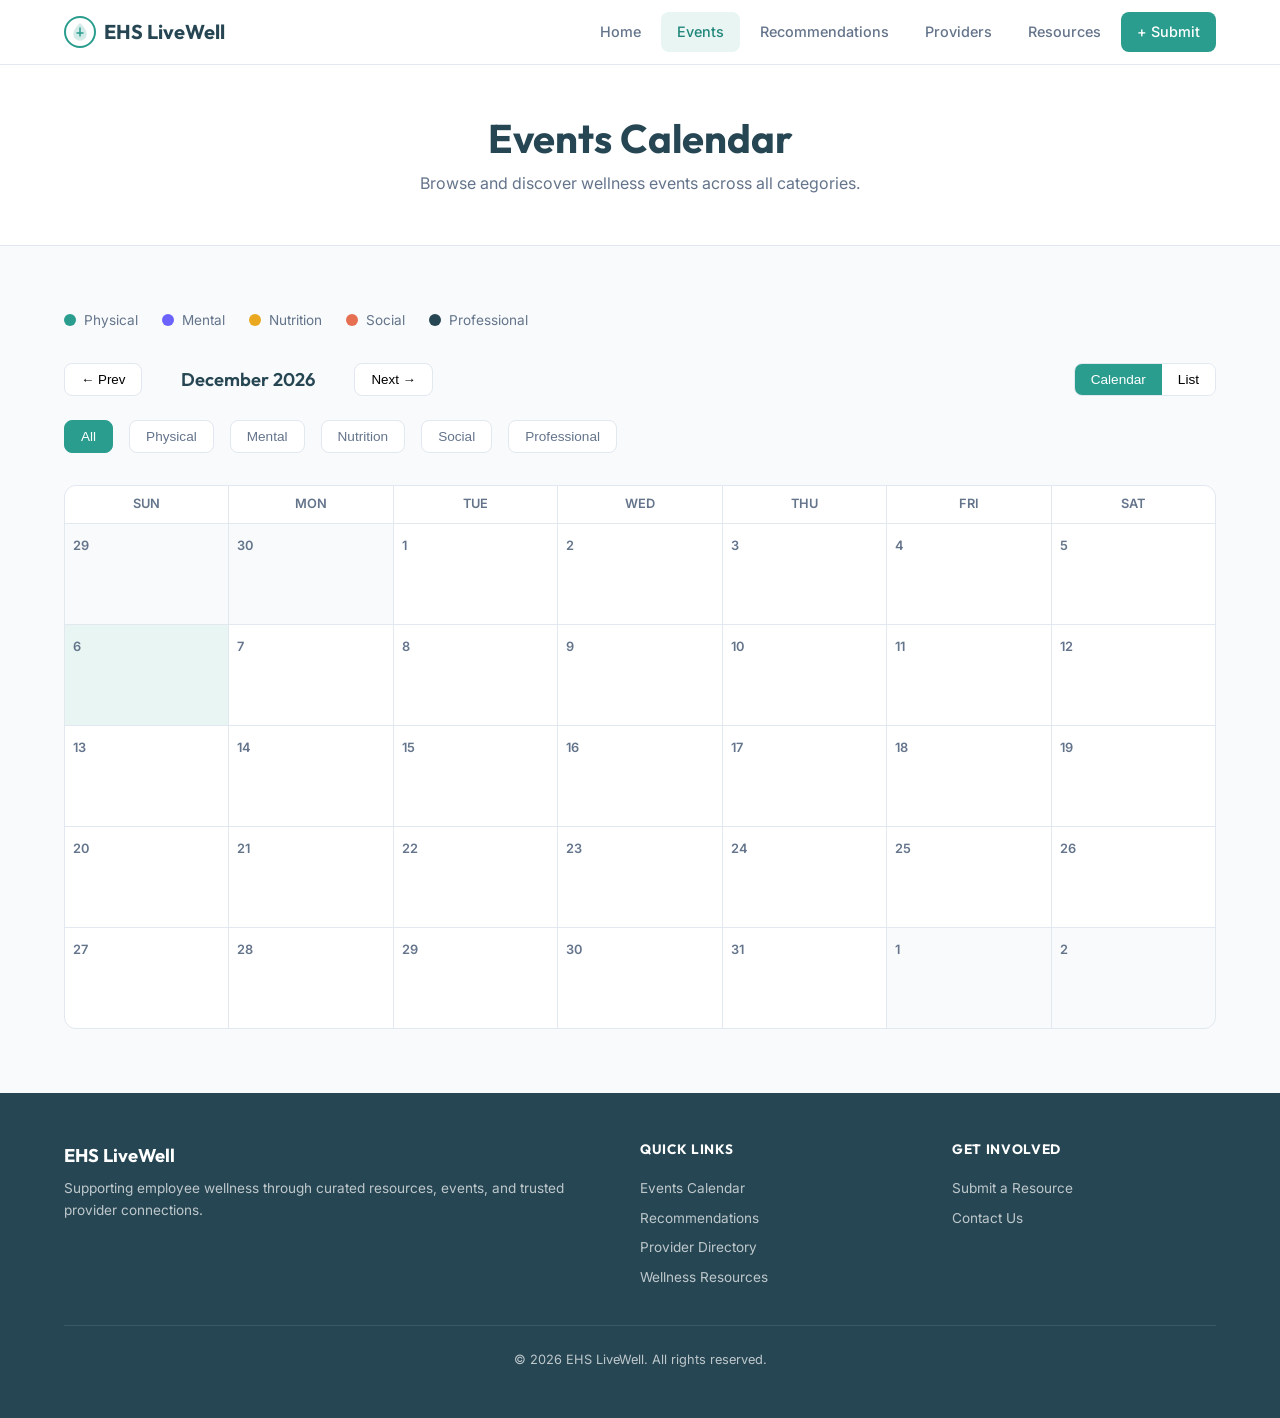
==== events.html @ 41d6e075 "Initial commit: EHS LiveWell wellness platform Complete static site, Apps Script backend with email-" ====
<!DOCTYPE html>
<html lang="en">
<head>
  <meta charset="UTF-8">
  <meta name="viewport" content="width=device-width, initial-scale=1.0">
  <title>Events — EHS LiveWell</title>
  <meta name="description" content="Wellness events calendar. Browse upcoming events by category.">
  <link rel="preconnect" href="https://fonts.googleapis.com">
  <link href="https://fonts.googleapis.com/css2?family=Inter:wght@400;500;600;700&family=Outfit:wght@600;700&display=swap" rel="stylesheet">
  <link rel="stylesheet" href="css/style.css">
</head>
<body>

  <!-- Header -->
  <header class="site-header">
    <nav class="container nav-wrap">
      <a href="index.html" class="nav-brand">
        <svg viewBox="0 0 32 32" fill="none">
          <circle cx="16" cy="16" r="15" stroke="#2a9d8f" stroke-width="2"/>
          <path d="M16 8c-2 2-6 6-6 10a6 6 0 0 0 12 0c0-4-4-8-6-10z" fill="#2a9d8f" opacity="0.2" stroke="#2a9d8f" stroke-width="1.5"/>
          <path d="M16 12v8M13 17h6" stroke="#2a9d8f" stroke-width="1.5" stroke-linecap="round"/>
        </svg>
        EHS LiveWell
      </a>
      <button class="nav-toggle" aria-label="Toggle navigation" aria-expanded="false">
        <span></span><span></span><span></span>
      </button>
      <div class="nav-links">
        <a href="index.html">Home</a>
        <a href="events.html">Events</a>
        <a href="recommendations.html">Recommendations</a>
        <a href="providers.html">Providers</a>
        <a href="resources.html">Resources</a>
        <a href="#" class="nav-submit" id="submitLink">+ Submit</a>
      </div>
    </nav>
  </header>

  <!-- Page Header -->
  <section class="page-header">
    <div class="container">
      <h1>Events Calendar</h1>
      <p>Browse and discover wellness events across all categories.</p>
    </div>
  </section>

  <main class="section">
    <div class="container">
      <!-- Category Legend -->
      <div class="category-legend">
        <div class="legend-item"><span class="legend-dot" style="background:var(--cat-physical)"></span> Physical</div>
        <div class="legend-item"><span class="legend-dot" style="background:var(--cat-mental)"></span> Mental</div>
        <div class="legend-item"><span class="legend-dot" style="background:var(--cat-nutrition)"></span> Nutrition</div>
        <div class="legend-item"><span class="legend-dot" style="background:var(--cat-social)"></span> Social</div>
        <div class="legend-item"><span class="legend-dot" style="background:var(--cat-professional)"></span> Professional</div>
      </div>

      <!-- Calendar Controls -->
      <div class="calendar-controls">
        <div class="calendar-nav">
          <button id="prevMonth">&larr; Prev</button>
          <h3 id="calendarTitle">March 2026</h3>
          <button id="nextMonth">Next &rarr;</button>
        </div>
        <div class="view-toggle">
          <button class="active" data-view="calendar">Calendar</button>
          <button data-view="list">List</button>
        </div>
      </div>

      <!-- Category Filter -->
      <div class="filters" id="categoryFilters">
        <button class="filter-btn active" data-cat="all">All</button>
        <button class="filter-btn" data-cat="Physical">Physical</button>
        <button class="filter-btn" data-cat="Mental">Mental</button>
        <button class="filter-btn" data-cat="Nutrition">Nutrition</button>
        <button class="filter-btn" data-cat="Social">Social</button>
        <button class="filter-btn" data-cat="Professional">Professional</button>
      </div>

      <!-- Calendar View -->
      <div id="calendarView">
        <div class="calendar-grid" id="calendarGrid"></div>
      </div>

      <!-- List View -->
      <div id="listView" style="display:none;">
        <div class="events-list" id="eventsList"></div>
      </div>
    </div>
  </main>

  <!-- Footer -->
  <footer class="site-footer">
    <div class="container">
      <div class="footer-grid">
        <div>
          <div class="footer-brand">EHS LiveWell</div>
          <p class="footer-desc">Supporting employee wellness through curated resources, events, and trusted provider connections.</p>
        </div>
        <div class="footer-col">
          <h4>Quick Links</h4>
          <a href="events.html">Events Calendar</a>
          <a href="recommendations.html">Recommendations</a>
          <a href="providers.html">Provider Directory</a>
          <a href="resources.html">Wellness Resources</a>
        </div>
        <div class="footer-col">
          <h4>Get Involved</h4>
          <a href="#" id="footerSubmit">Submit a Resource</a>
          <a href="mailto:wellness@ehslivewell.com">Contact Us</a>
        </div>
      </div>
      <div class="footer-bottom">&copy; 2026 EHS LiveWell. All rights reserved.</div>
    </div>
  </footer>

  <script src="js/main.js"></script>
  <script src="js/events.js"></script>
</body>
</html>
---- css/style.css ----
/* ============================================
   EHS LiveWell — Wellness Resource Platform
   style.css — Main Stylesheet
   ============================================ */

/* ---------- CSS Variables / Design Tokens ---------- */
:root {
  /* Primary palette */
  --color-primary: #2a9d8f;
  --color-primary-dark: #21867a;
  --color-primary-light: #e8f5f3;

  /* Accents */
  --color-accent: #e76f51;
  --color-accent-light: #fbeae5;
  --color-secondary: #264653;

  /* Neutrals */
  --color-bg: #f8fafb;
  --color-white: #ffffff;
  --color-text: #2d3748;
  --color-text-light: #64748b;
  --color-border: #e2e8f0;
  --color-border-light: #f1f5f9;

  /* Calendar category colors */
  --cat-physical: #2a9d8f;
  --cat-mental: #6c63ff;
  --cat-nutrition: #e9a820;
  --cat-social: #e76f51;
  --cat-professional: #264653;

  /* Typography */
  --font-sans: 'Inter', -apple-system, BlinkMacSystemFont, 'Segoe UI', Roboto, sans-serif;
  --font-display: 'Outfit', var(--font-sans);

  /* Spacing */
  --space-xs: 0.25rem;
  --space-sm: 0.5rem;
  --space-md: 1rem;
  --space-lg: 1.5rem;
  --space-xl: 2rem;
  --space-2xl: 3rem;
  --space-3xl: 4rem;

  /* Sizing */
  --max-width: 1200px;
  --radius: 12px;
  --radius-sm: 8px;
  --shadow: 0 1px 3px rgba(0,0,0,0.08), 0 1px 2px rgba(0,0,0,0.06);
  --shadow-md: 0 4px 12px rgba(0,0,0,0.08);
  --shadow-lg: 0 10px 30px rgba(0,0,0,0.1);
  --transition: 0.2s ease;
}

/* ---------- Reset / Base ---------- */
*, *::before, *::after { box-sizing: border-box; margin: 0; padding: 0; }

html { scroll-behavior: smooth; -webkit-text-size-adjust: 100%; }

body {
  font-family: var(--font-sans);
  color: var(--color-text);
  background: var(--color-bg);
  line-height: 1.6;
  min-height: 100vh;
  display: flex;
  flex-direction: column;
}

img { max-width: 100%; display: block; }
a { color: var(--color-primary); text-decoration: none; transition: color var(--transition); }
a:hover { color: var(--color-primary-dark); }
ul { list-style: none; }

/* ---------- Typography ---------- */
h1, h2, h3, h4 { font-family: var(--font-display); line-height: 1.25; color: var(--color-secondary); }
h1 { font-size: clamp(1.75rem, 4vw, 2.5rem); font-weight: 700; }
h2 { font-size: clamp(1.35rem, 3vw, 1.85rem); font-weight: 600; }
h3 { font-size: 1.15rem; font-weight: 600; }
p { margin-bottom: var(--space-md); }

/* ---------- Utility ---------- */
.container { width: 100%; max-width: var(--max-width); margin: 0 auto; padding: 0 var(--space-lg); }
.sr-only { position: absolute; width: 1px; height: 1px; overflow: hidden; clip: rect(0,0,0,0); white-space: nowrap; border: 0; }
.text-center { text-align: center; }

/* ---------- Header / Navigation ---------- */
.site-header {
  background: var(--color-white);
  border-bottom: 1px solid var(--color-border);
  position: sticky;
  top: 0;
  z-index: 100;
}

.nav-wrap {
  display: flex;
  align-items: center;
  justify-content: space-between;
  height: 64px;
}

.nav-brand {
  display: flex;
  align-items: center;
  gap: var(--space-sm);
  font-family: var(--font-display);
  font-weight: 700;
  font-size: 1.25rem;
  color: var(--color-secondary);
}

.nav-brand svg { width: 32px; height: 32px; }

.nav-links {
  display: flex;
  align-items: center;
  gap: var(--space-xs);
}

.nav-links a {
  padding: var(--space-sm) var(--space-md);
  border-radius: var(--radius-sm);
  font-size: 0.9rem;
  font-weight: 500;
  color: var(--color-text-light);
  transition: background var(--transition), color var(--transition);
}

.nav-links a:hover,
.nav-links a.active {
  background: var(--color-primary-light);
  color: var(--color-primary-dark);
}

.nav-toggle {
  display: none;
  background: none;
  border: none;
  cursor: pointer;
  padding: var(--space-sm);
}

.nav-toggle span {
  display: block;
  width: 22px;
  height: 2px;
  background: var(--color-text);
  margin: 5px 0;
  border-radius: 2px;
  transition: var(--transition);
}

/* Submit button in nav */
.nav-submit {
  display: inline-flex;
  align-items: center;
  gap: var(--space-xs);
  padding: var(--space-sm) var(--space-md);
  background: var(--color-primary);
  color: var(--color-white) !important;
  border-radius: var(--radius-sm);
  font-weight: 600;
  font-size: 0.85rem;
  transition: background var(--transition);
}

.nav-submit:hover { background: var(--color-primary-dark); color: var(--color-white) !important; }

/* Mobile nav */
@media (max-width: 768px) {
  .nav-toggle { display: block; }

  .nav-links {
    display: none;
    flex-direction: column;
    position: absolute;
    top: 64px;
    left: 0;
    right: 0;
    background: var(--color-white);
    border-bottom: 1px solid var(--color-border);
    padding: var(--space-md);
    box-shadow: var(--shadow-md);
  }

  .nav-links.open { display: flex; }

  .nav-links a { width: 100%; padding: var(--space-md); }
}

/* ---------- Hero Section ---------- */
.hero {
  background: linear-gradient(135deg, var(--color-secondary) 0%, #1a5c52 100%);
  color: var(--color-white);
  padding: var(--space-3xl) 0;
  text-align: center;
}

.hero h1 { color: var(--color-white); margin-bottom: var(--space-md); }
.hero p { color: rgba(255,255,255,0.85); font-size: 1.1rem; max-width: 600px; margin: 0 auto var(--space-xl); }

.hero-actions {
  display: flex;
  gap: var(--space-md);
  justify-content: center;
  flex-wrap: wrap;
}

/* ---------- Buttons ---------- */
.btn {
  display: inline-flex;
  align-items: center;
  gap: var(--space-sm);
  padding: 0.65rem 1.5rem;
  border-radius: var(--radius-sm);
  font-weight: 600;
  font-size: 0.9rem;
  border: 2px solid transparent;
  cursor: pointer;
  transition: all var(--transition);
}

.btn-primary { background: var(--color-primary); color: var(--color-white); }
.btn-primary:hover { background: var(--color-primary-dark); color: var(--color-white); }

.btn-outline { background: transparent; border-color: rgba(255,255,255,0.4); color: var(--color-white); }
.btn-outline:hover { background: rgba(255,255,255,0.1); border-color: rgba(255,255,255,0.7); color: var(--color-white); }

.btn-secondary { background: var(--color-white); color: var(--color-primary); border-color: var(--color-border); }
.btn-secondary:hover { border-color: var(--color-primary); }

/* ---------- Announcement Banner ---------- */
.announcement {
  background: var(--color-accent-light);
  border-left: 4px solid var(--color-accent);
  padding: var(--space-md) var(--space-lg);
  margin-bottom: var(--space-xl);
  border-radius: 0 var(--radius-sm) var(--radius-sm) 0;
  display: flex;
  align-items: center;
  gap: var(--space-md);
}

.announcement-icon { font-size: 1.4rem; flex-shrink: 0; }
.announcement-text { flex: 1; }
.announcement-text strong { color: var(--color-accent); }

/* ---------- Section ---------- */
.section {
  padding: var(--space-3xl) 0;
}

.section-header {
  display: flex;
  align-items: center;
  justify-content: space-between;
  margin-bottom: var(--space-xl);
  flex-wrap: wrap;
  gap: var(--space-md);
}

.section-header h2 { margin: 0; }

.view-all {
  font-weight: 600;
  font-size: 0.9rem;
  display: inline-flex;
  align-items: center;
  gap: var(--space-xs);
}

/* ---------- Page Header ---------- */
.page-header {
  background: var(--color-white);
  border-bottom: 1px solid var(--color-border);
  padding: var(--space-2xl) 0;
  text-align: center;
}

.page-header p {
  color: var(--color-text-light);
  max-width: 560px;
  margin: var(--space-sm) auto 0;
}

/* ---------- Filters / Search ---------- */
.filters {
  display: flex;
  gap: var(--space-md);
  flex-wrap: wrap;
  margin-bottom: var(--space-xl);
  align-items: center;
}

.search-box {
  flex: 1;
  min-width: 220px;
  position: relative;
}

.search-box input {
  width: 100%;
  padding: 0.6rem 1rem 0.6rem 2.5rem;
  border: 1px solid var(--color-border);
  border-radius: var(--radius-sm);
  font-size: 0.9rem;
  background: var(--color-white);
  transition: border-color var(--transition);
}

.search-box input:focus { outline: none; border-color: var(--color-primary); }

.search-box svg {
  position: absolute;
  left: 0.75rem;
  top: 50%;
  transform: translateY(-50%);
  width: 18px;
  height: 18px;
  color: var(--color-text-light);
}

.filter-btn {
  padding: var(--space-sm) var(--space-md);
  border: 1px solid var(--color-border);
  border-radius: var(--radius-sm);
  background: var(--color-white);
  font-size: 0.85rem;
  font-weight: 500;
  cursor: pointer;
  transition: all var(--transition);
  color: var(--color-text-light);
}

.filter-btn:hover, .filter-btn.active {
  background: var(--color-primary);
  color: var(--color-white);
  border-color: var(--color-primary);
}

/* ---------- Cards Grid ---------- */
.cards-grid {
  display: grid;
  grid-template-columns: repeat(auto-fill, minmax(320px, 1fr));
  gap: var(--space-lg);
}

.card {
  background: var(--color-white);
  border: 1px solid var(--color-border);
  border-radius: var(--radius);
  padding: var(--space-lg);
  transition: box-shadow var(--transition), transform var(--transition);
  display: flex;
  flex-direction: column;
}

.card:hover { box-shadow: var(--shadow-md); transform: translateY(-2px); }

.card-badge {
  display: inline-block;
  padding: 2px 10px;
  border-radius: 50px;
  font-size: 0.75rem;
  font-weight: 600;
  text-transform: uppercase;
  letter-spacing: 0.03em;
  margin-bottom: var(--space-sm);
  width: fit-content;
}

.badge-physical { background: #e6f5f3; color: var(--cat-physical); }
.badge-mental { background: #eeedff; color: var(--cat-mental); }
.badge-nutrition { background: #fdf4e0; color: var(--cat-nutrition); }
.badge-social { background: #fbeae5; color: var(--cat-social); }
.badge-professional { background: #e8ecee; color: var(--cat-professional); }
.badge-event { background: var(--color-primary-light); color: var(--color-primary); }
.badge-recommendation { background: #eeedff; color: #6c63ff; }
.badge-provider { background: #fdf4e0; color: #b8860b; }
.badge-resource { background: #e8ecee; color: var(--color-secondary); }

.card h3 { margin-bottom: var(--space-sm); }

.card-desc {
  color: var(--color-text-light);
  font-size: 0.9rem;
  flex: 1;
  margin-bottom: var(--space-md);
}

.card-meta {
  display: flex;
  align-items: center;
  gap: var(--space-md);
  font-size: 0.8rem;
  color: var(--color-text-light);
  padding-top: var(--space-md);
  border-top: 1px solid var(--color-border-light);
}

.card-meta svg { width: 14px; height: 14px; flex-shrink: 0; }

.card-link {
  display: inline-flex;
  align-items: center;
  gap: var(--space-xs);
  font-weight: 600;
  font-size: 0.85rem;
  margin-top: var(--space-sm);
}

/* ---------- Events Calendar ---------- */
.calendar-controls {
  display: flex;
  align-items: center;
  justify-content: space-between;
  margin-bottom: var(--space-lg);
  flex-wrap: wrap;
  gap: var(--space-md);
}

.calendar-nav {
  display: flex;
  align-items: center;
  gap: var(--space-md);
}

.calendar-nav button {
  background: var(--color-white);
  border: 1px solid var(--color-border);
  border-radius: var(--radius-sm);
  padding: var(--space-sm) var(--space-md);
  cursor: pointer;
  font-weight: 500;
  transition: all var(--transition);
}

.calendar-nav button:hover { border-color: var(--color-primary); color: var(--color-primary); }

.calendar-nav h3 { min-width: 180px; text-align: center; }

.view-toggle {
  display: flex;
  border: 1px solid var(--color-border);
  border-radius: var(--radius-sm);
  overflow: hidden;
}

.view-toggle button {
  padding: var(--space-sm) var(--space-md);
  border: none;
  background: var(--color-white);
  font-size: 0.85rem;
  font-weight: 500;
  cursor: pointer;
  transition: all var(--transition);
}

.view-toggle button.active {
  background: var(--color-primary);
  color: var(--color-white);
}

.calendar-grid {
  display: grid;
  grid-template-columns: repeat(7, 1fr);
  gap: 1px;
  background: var(--color-border);
  border: 1px solid var(--color-border);
  border-radius: var(--radius);
  overflow: hidden;
}

.calendar-day-header {
  background: var(--color-white);
  padding: var(--space-sm);
  text-align: center;
  font-weight: 600;
  font-size: 0.8rem;
  color: var(--color-text-light);
  text-transform: uppercase;
}

.calendar-day {
  background: var(--color-white);
  min-height: 100px;
  padding: var(--space-sm);
  position: relative;
}

.calendar-day.other-month { background: var(--color-bg); }
.calendar-day.today { background: var(--color-primary-light); }

.calendar-day-num {
  font-size: 0.8rem;
  font-weight: 600;
  color: var(--color-text-light);
  margin-bottom: var(--space-xs);
}

.calendar-event {
  padding: 2px 6px;
  border-radius: 4px;
  font-size: 0.7rem;
  font-weight: 500;
  margin-bottom: 2px;
  cursor: pointer;
  white-space: nowrap;
  overflow: hidden;
  text-overflow: ellipsis;
  color: var(--color-white);
}

.calendar-event.cat-physical { background: var(--cat-physical); }
.calendar-event.cat-mental { background: var(--cat-mental); }
.calendar-event.cat-nutrition { background: var(--cat-nutrition); }
.calendar-event.cat-social { background: var(--cat-social); }
.calendar-event.cat-professional { background: var(--cat-professional); }

/* Category legend */
.category-legend {
  display: flex;
  gap: var(--space-lg);
  flex-wrap: wrap;
  margin-bottom: var(--space-xl);
}

.legend-item {
  display: flex;
  align-items: center;
  gap: var(--space-sm);
  font-size: 0.85rem;
  color: var(--color-text-light);
}

.legend-dot {
  width: 12px;
  height: 12px;
  border-radius: 50%;
  flex-shrink: 0;
}

/* Event list view */
.events-list { display: flex; flex-direction: column; gap: var(--space-md); }

.event-row {
  display: flex;
  gap: var(--space-lg);
  background: var(--color-white);
  border: 1px solid var(--color-border);
  border-radius: var(--radius);
  padding: var(--space-lg);
  align-items: flex-start;
  transition: box-shadow var(--transition);
}

.event-row:hover { box-shadow: var(--shadow-md); }

.event-date-badge {
  flex-shrink: 0;
  text-align: center;
  background: var(--color-primary-light);
  border-radius: var(--radius-sm);
  padding: var(--space-sm) var(--space-md);
  min-width: 60px;
}

.event-date-badge .month { font-size: 0.7rem; font-weight: 700; text-transform: uppercase; color: var(--color-primary); }
.event-date-badge .day { font-size: 1.4rem; font-weight: 700; color: var(--color-secondary); line-height: 1; }

.event-details { flex: 1; }
.event-details h3 { margin-bottom: var(--space-xs); }
.event-time { font-size: 0.85rem; color: var(--color-text-light); margin-bottom: var(--space-sm); }

.event-category-dot {
  display: inline-block;
  width: 8px;
  height: 8px;
  border-radius: 50%;
  margin-right: var(--space-xs);
}

/* ---------- Provider Directory ---------- */
.provider-card .card-specialties {
  display: flex;
  flex-wrap: wrap;
  gap: var(--space-xs);
  margin-bottom: var(--space-md);
}

.specialty-tag {
  padding: 2px 8px;
  background: var(--color-primary-light);
  color: var(--color-primary-dark);
  border-radius: 50px;
  font-size: 0.75rem;
  font-weight: 500;
}

/* ---------- Empty State ---------- */
.empty-state {
  text-align: center;
  padding: var(--space-3xl) var(--space-xl);
  color: var(--color-text-light);
}

.empty-state svg { width: 64px; height: 64px; margin: 0 auto var(--space-lg); opacity: 0.4; }
.empty-state h3 { margin-bottom: var(--space-sm); color: var(--color-text-light); }

/* ---------- Footer ---------- */
.site-footer {
  margin-top: auto;
  background: var(--color-secondary);
  color: rgba(255,255,255,0.7);
  padding: var(--space-2xl) 0;
}

.footer-grid {
  display: grid;
  grid-template-columns: 2fr 1fr 1fr;
  gap: var(--space-2xl);
}

.footer-brand { font-family: var(--font-display); font-weight: 700; font-size: 1.15rem; color: var(--color-white); margin-bottom: var(--space-sm); }
.footer-desc { font-size: 0.85rem; line-height: 1.6; }

.footer-col h4 { color: var(--color-white); font-size: 0.85rem; text-transform: uppercase; letter-spacing: 0.05em; margin-bottom: var(--space-md); }
.footer-col a { display: block; color: rgba(255,255,255,0.7); font-size: 0.85rem; padding: var(--space-xs) 0; transition: color var(--transition); }
.footer-col a:hover { color: var(--color-white); }

.footer-bottom {
  border-top: 1px solid rgba(255,255,255,0.1);
  margin-top: var(--space-xl);
  padding-top: var(--space-lg);
  font-size: 0.8rem;
  text-align: center;
}

@media (max-width: 768px) {
  .footer-grid { grid-template-columns: 1fr; gap: var(--space-xl); }
}

/* ---------- Loading Spinner ---------- */
.loading {
  display: flex;
  justify-content: center;
  padding: var(--space-2xl);
}

.spinner {
  width: 36px;
  height: 36px;
  border: 3px solid var(--color-border);
  border-top-color: var(--color-primary);
  border-radius: 50%;
  animation: spin 0.8s linear infinite;
}

@keyframes spin { to { transform: rotate(360deg); } }

/* ---------- Modal / Event Popup ---------- */
.modal-overlay {
  position: fixed;
  inset: 0;
  background: rgba(0,0,0,0.4);
  z-index: 200;
  display: flex;
  align-items: center;
  justify-content: center;
  opacity: 0;
  pointer-events: none;
  transition: opacity var(--transition);
}

.modal-overlay.open { opacity: 1; pointer-events: auto; }

.modal {
  background: var(--color-white);
  border-radius: var(--radius);
  padding: var(--space-xl);
  max-width: 500px;
  width: 90%;
  box-shadow: var(--shadow-lg);
  position: relative;
}

.modal-close {
  position: absolute;
  top: var(--space-md);
  right: var(--space-md);
  background: none;
  border: none;
  font-size: 1.25rem;
  cursor: pointer;
  color: var(--color-text-light);
  line-height: 1;
}

/* ---------- Responsive ---------- */
@media (max-width: 640px) {
  .cards-grid { grid-template-columns: 1fr; }
  .hero { padding: var(--space-2xl) 0; }
  .calendar-day { min-height: 60px; }
  .event-row { flex-direction: column; }
}
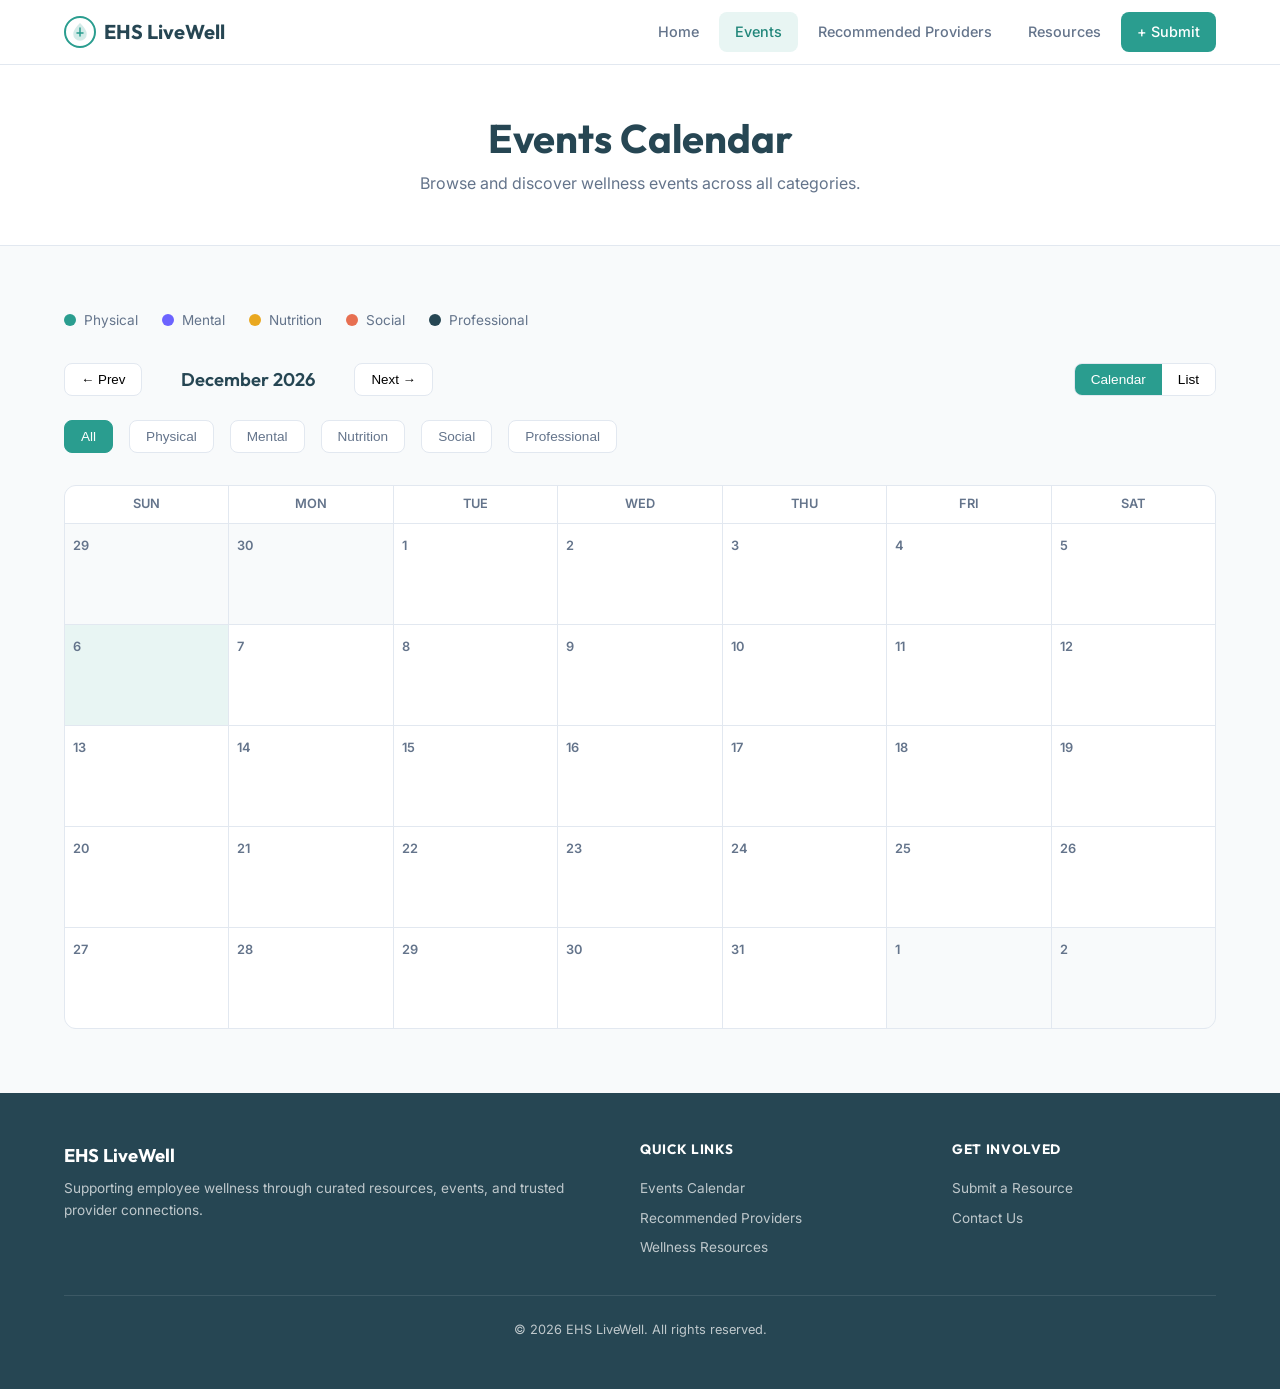
==== commit a7be2509: "Combine Recommendations and Providers into single Recommended Providers page - Merged recommendation" ====
--- a/events.html
+++ b/events.html
@@ -28,8 +28,7 @@
       <div class="nav-links">
         <a href="index.html">Home</a>
         <a href="events.html">Events</a>
-        <a href="recommendations.html">Recommendations</a>
-        <a href="providers.html">Providers</a>
+        <a href="recommended-providers.html">Recommended Providers</a>
         <a href="resources.html">Resources</a>
         <a href="#" class="nav-submit" id="submitLink">+ Submit</a>
       </div>
@@ -101,8 +100,7 @@
         <div class="footer-col">
           <h4>Quick Links</h4>
           <a href="events.html">Events Calendar</a>
-          <a href="recommendations.html">Recommendations</a>
-          <a href="providers.html">Provider Directory</a>
+          <a href="recommended-providers.html">Recommended Providers</a>
           <a href="resources.html">Wellness Resources</a>
         </div>
         <div class="footer-col">
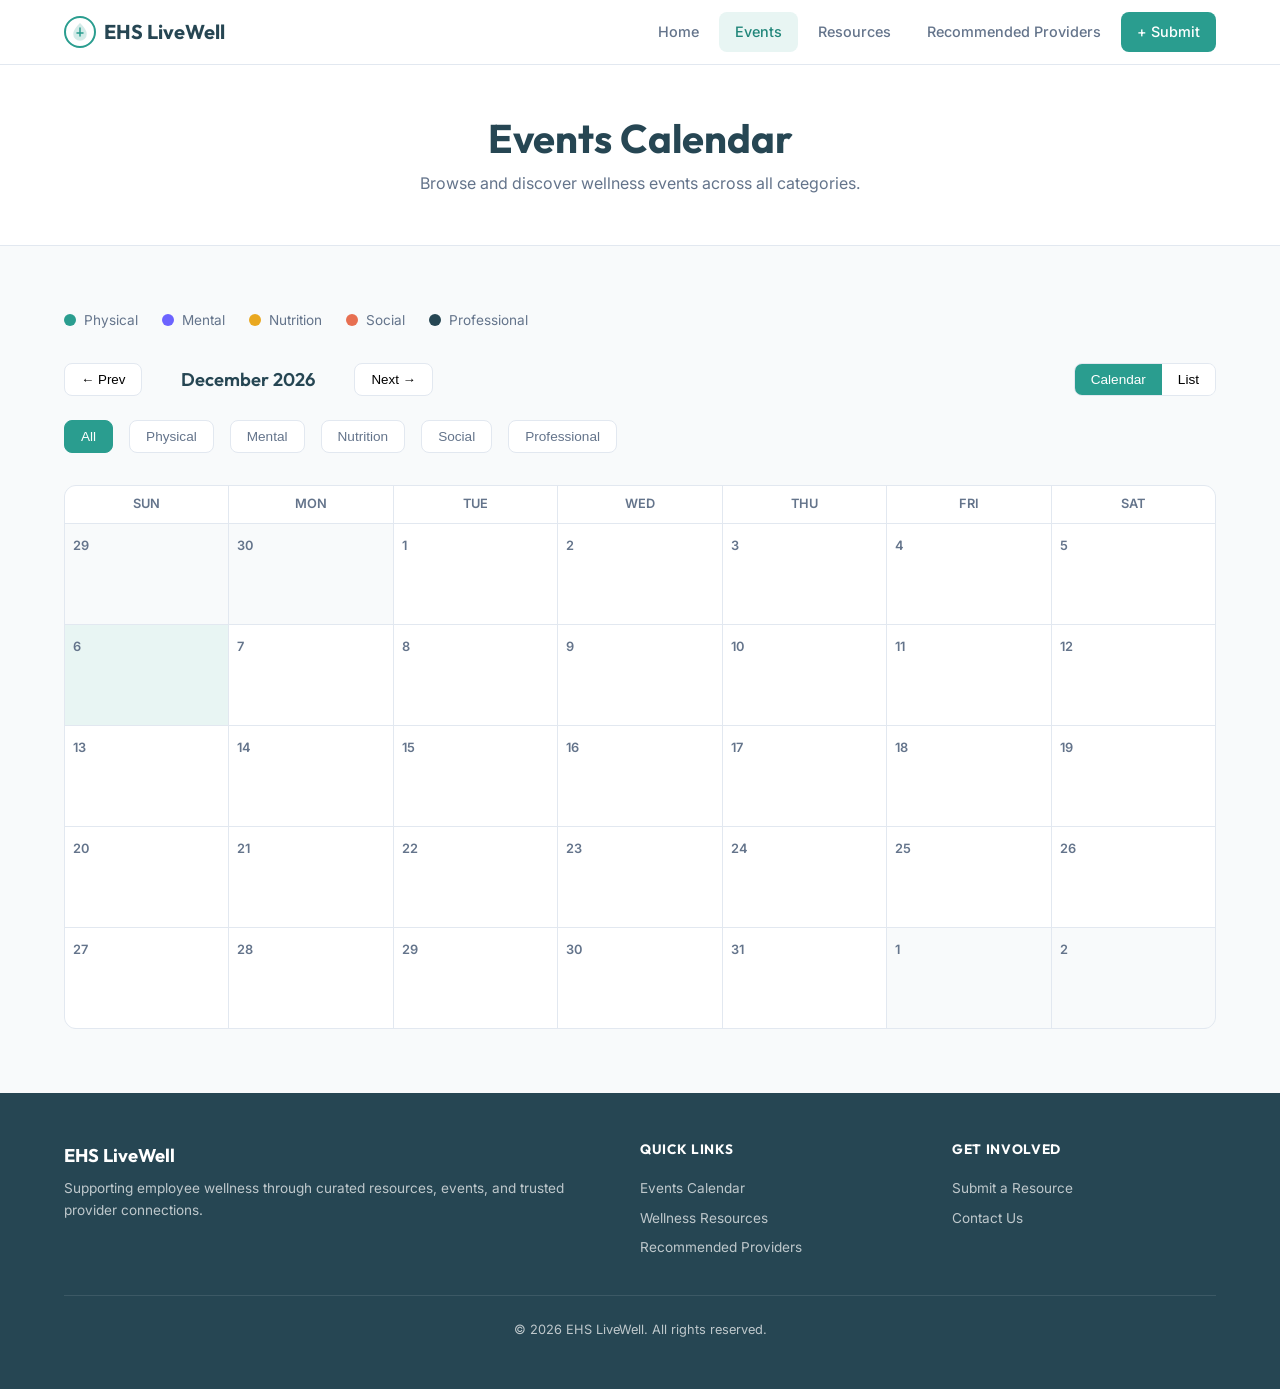
==== commit 7a2ccc5d: "Replace Recommended Providers page with link to internal Google Sheet - Nav now links to Google Shee" ====
--- a/events.html
+++ b/events.html
@@ -28,8 +28,8 @@
       <div class="nav-links">
         <a href="index.html">Home</a>
         <a href="events.html">Events</a>
-        <a href="recommended-providers.html">Recommended Providers</a>
         <a href="resources.html">Resources</a>
+        <a href="https://docs.google.com/spreadsheets/d/YOUR_SHEET_ID/edit" target="_blank" rel="noopener">Recommended Providers</a>
         <a href="#" class="nav-submit" id="submitLink">+ Submit</a>
       </div>
     </nav>
@@ -100,8 +100,8 @@
         <div class="footer-col">
           <h4>Quick Links</h4>
           <a href="events.html">Events Calendar</a>
-          <a href="recommended-providers.html">Recommended Providers</a>
           <a href="resources.html">Wellness Resources</a>
+          <a href="https://docs.google.com/spreadsheets/d/YOUR_SHEET_ID/edit" target="_blank" rel="noopener">Recommended Providers</a>
         </div>
         <div class="footer-col">
           <h4>Get Involved</h4>
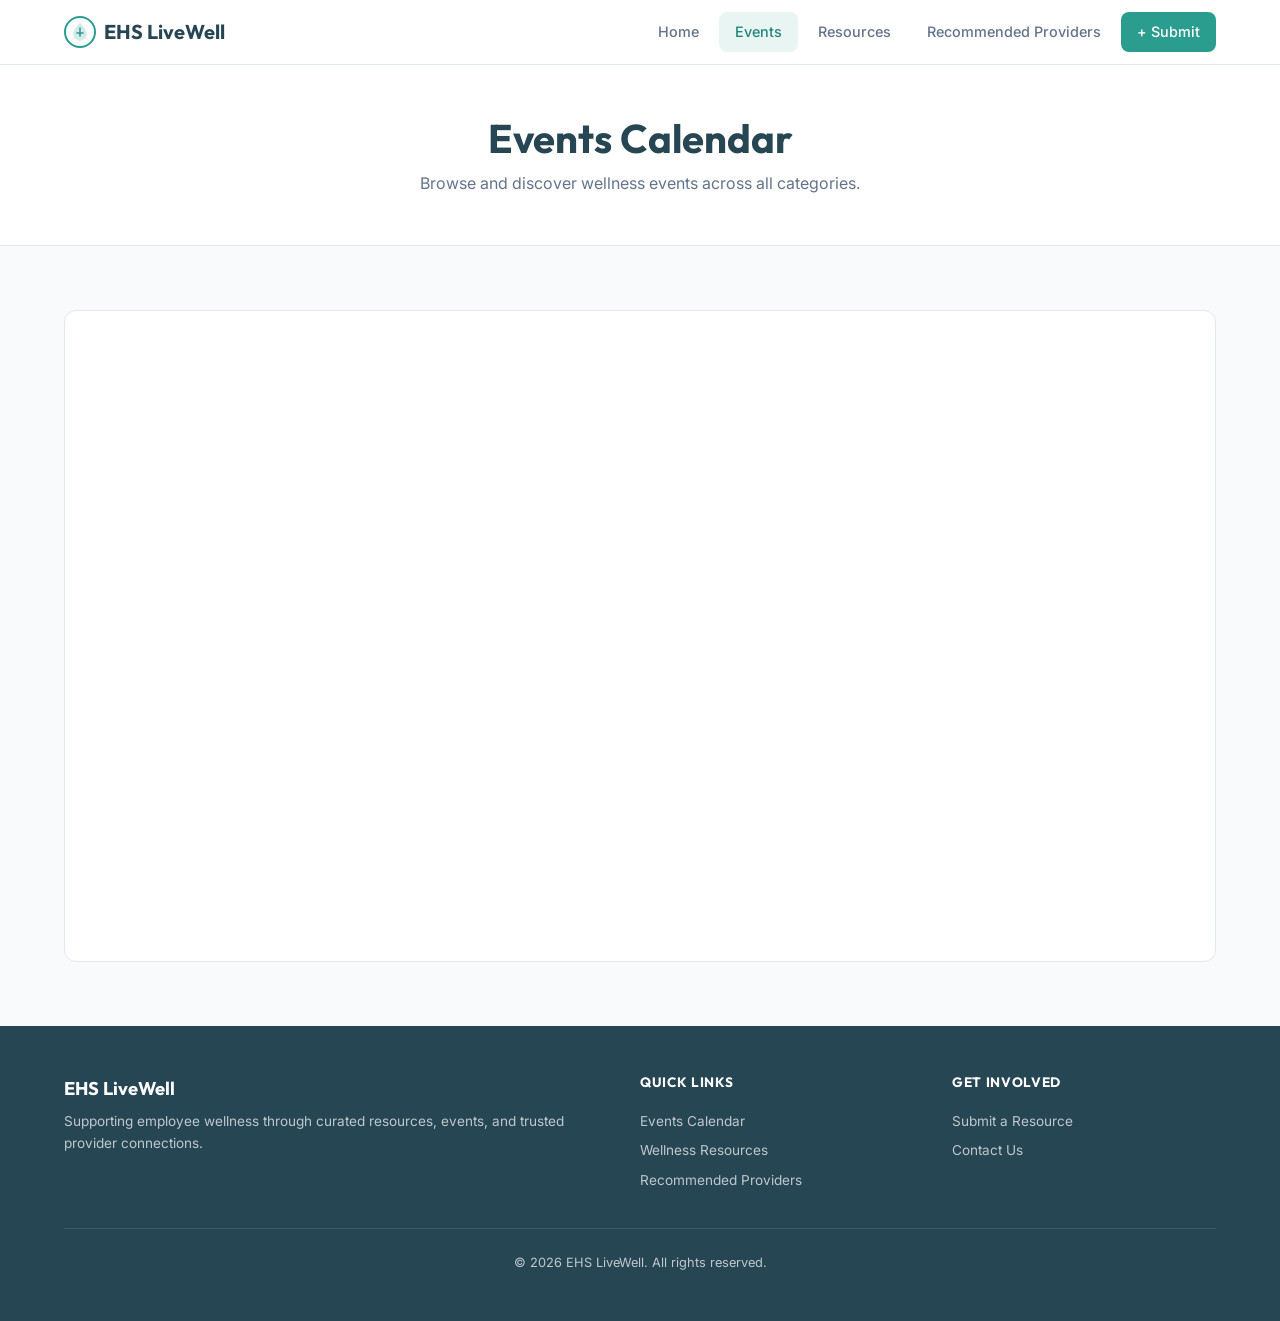
==== commit 5094bd3d: "Replace custom calendar with Google Calendar embed - Simple iframe embed combining all 3 Google Cale" ====
--- a/events.html
+++ b/events.html
@@ -29,7 +29,7 @@
         <a href="index.html">Home</a>
         <a href="events.html">Events</a>
         <a href="resources.html">Resources</a>
-        <a href="https://docs.google.com/spreadsheets/d/YOUR_SHEET_ID/edit" target="_blank" rel="noopener">Recommended Providers</a>
+        <a href="https://docs.google.com/spreadsheets/d/1rfR8sjd8IfGo7RJ5c4PL4EbhkasKULbkAAS8SsYGUBU/edit?usp=sharing" target="_blank" rel="noopener">Recommended Providers</a>
         <a href="#" class="nav-submit" id="submitLink">+ Submit</a>
       </div>
     </nav>
@@ -45,46 +45,17 @@
 
   <main class="section">
     <div class="container">
-      <!-- Category Legend -->
-      <div class="category-legend">
-        <div class="legend-item"><span class="legend-dot" style="background:var(--cat-physical)"></span> Physical</div>
-        <div class="legend-item"><span class="legend-dot" style="background:var(--cat-mental)"></span> Mental</div>
-        <div class="legend-item"><span class="legend-dot" style="background:var(--cat-nutrition)"></span> Nutrition</div>
-        <div class="legend-item"><span class="legend-dot" style="background:var(--cat-social)"></span> Social</div>
-        <div class="legend-item"><span class="legend-dot" style="background:var(--cat-professional)"></span> Professional</div>
-      </div>
-
-      <!-- Calendar Controls -->
-      <div class="calendar-controls">
-        <div class="calendar-nav">
-          <button id="prevMonth">&larr; Prev</button>
-          <h3 id="calendarTitle">March 2026</h3>
-          <button id="nextMonth">Next &rarr;</button>
-        </div>
-        <div class="view-toggle">
-          <button class="active" data-view="calendar">Calendar</button>
-          <button data-view="list">List</button>
-        </div>
-      </div>
-
-      <!-- Category Filter -->
-      <div class="filters" id="categoryFilters">
-        <button class="filter-btn active" data-cat="all">All</button>
-        <button class="filter-btn" data-cat="Physical">Physical</button>
-        <button class="filter-btn" data-cat="Mental">Mental</button>
-        <button class="filter-btn" data-cat="Nutrition">Nutrition</button>
-        <button class="filter-btn" data-cat="Social">Social</button>
-        <button class="filter-btn" data-cat="Professional">Professional</button>
-      </div>
-
-      <!-- Calendar View -->
-      <div id="calendarView">
-        <div class="calendar-grid" id="calendarGrid"></div>
-      </div>
-
-      <!-- List View -->
-      <div id="listView" style="display:none;">
-        <div class="events-list" id="eventsList"></div>
+      <!-- Google Calendar Embed -->
+      <div class="calendar-embed">
+        <iframe
+          src="https://calendar.google.com/calendar/embed?src=episcopalhighschool.org_7ffapvk344g81e0h5hff2dgu64%40group.calendar.google.com&src=episcopalhighschool.org_36m49fti5ro1rb16m2qrasmprc%40group.calendar.google.com&src=episcopalhighschool.org_3gbspr1l36ko1f83l9vsou3grs%40group.calendar.google.com&ctz=America%2FNew_York&showTitle=0&showPrint=0&showTabs=1&showCalendars=1&showTz=0"
+          style="border: 0;"
+          width="100%"
+          height="650"
+          frameborder="0"
+          scrolling="no"
+          title="EHS LiveWell Events Calendar">
+        </iframe>
       </div>
     </div>
   </main>
@@ -101,7 +72,7 @@
           <h4>Quick Links</h4>
           <a href="events.html">Events Calendar</a>
           <a href="resources.html">Wellness Resources</a>
-          <a href="https://docs.google.com/spreadsheets/d/YOUR_SHEET_ID/edit" target="_blank" rel="noopener">Recommended Providers</a>
+          <a href="https://docs.google.com/spreadsheets/d/1rfR8sjd8IfGo7RJ5c4PL4EbhkasKULbkAAS8SsYGUBU/edit?usp=sharing" target="_blank" rel="noopener">Recommended Providers</a>
         </div>
         <div class="footer-col">
           <h4>Get Involved</h4>
@@ -114,6 +85,5 @@
   </footer>
 
   <script src="js/main.js"></script>
-  <script src="js/events.js"></script>
 </body>
 </html>
--- a/css/style.css
+++ b/css/style.css
@@ -582,6 +582,24 @@
   margin-right: var(--space-xs);
 }
 
+/* ---------- Calendar Embed ---------- */
+.calendar-embed {
+  background: var(--color-white);
+  border: 1px solid var(--color-border);
+  border-radius: var(--radius);
+  overflow: hidden;
+}
+
+.calendar-embed iframe {
+  display: block;
+  width: 100%;
+  min-height: 650px;
+}
+
+@media (max-width: 640px) {
+  .calendar-embed iframe { min-height: 500px; }
+}
+
 /* ---------- Provider Directory ---------- */
 .provider-card .card-specialties {
   display: flex;
